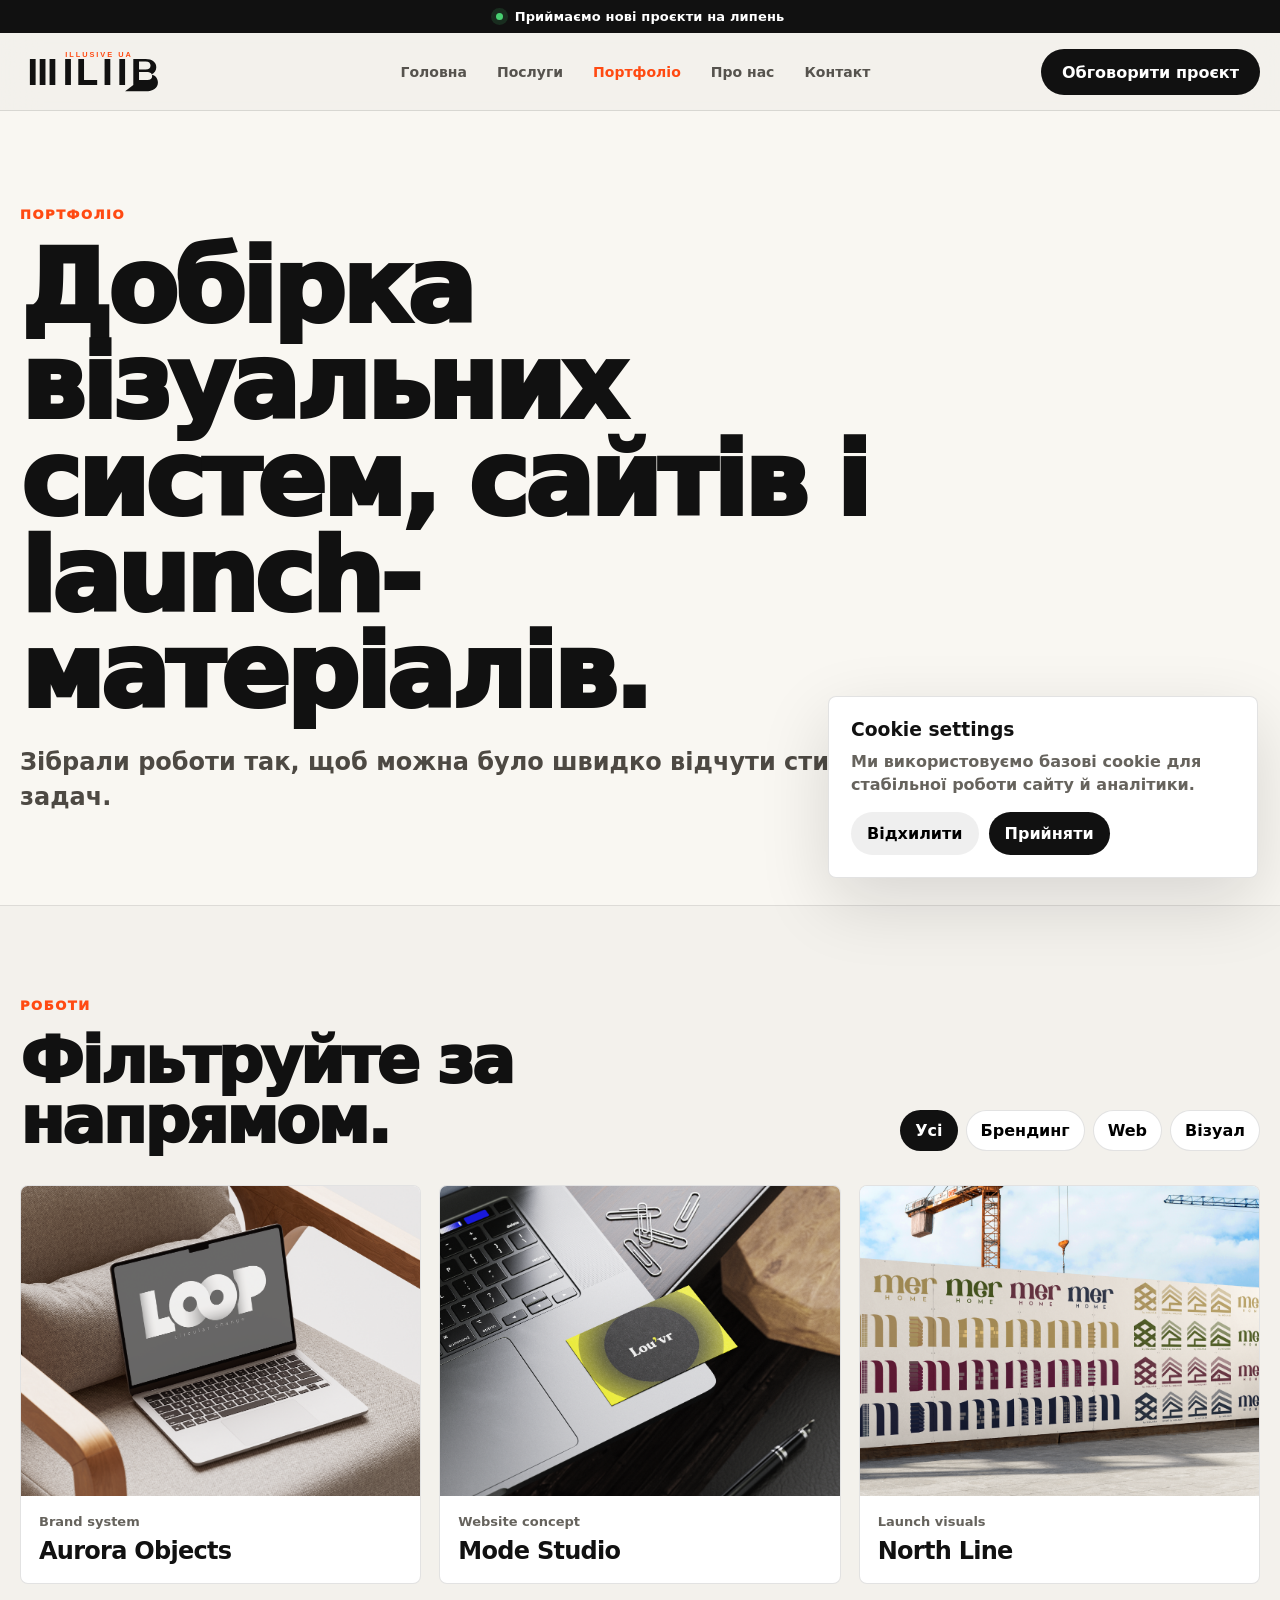
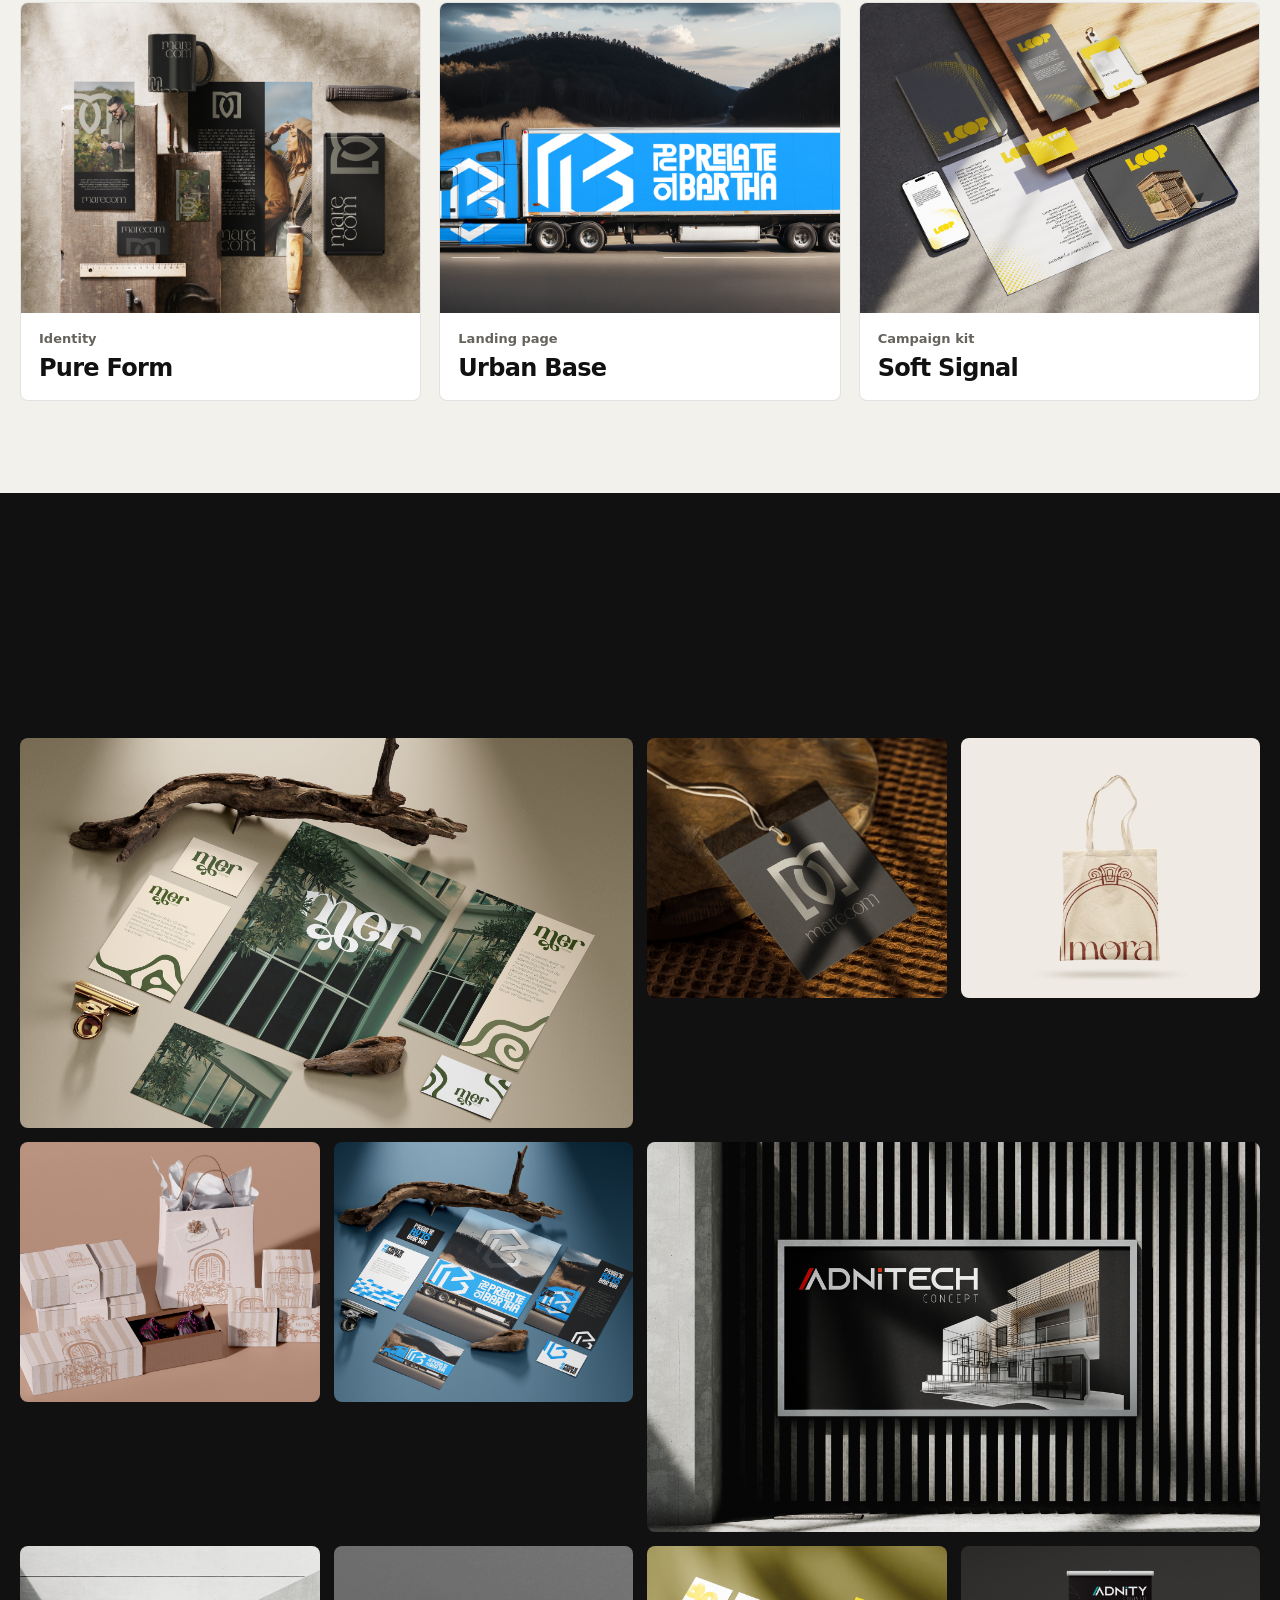
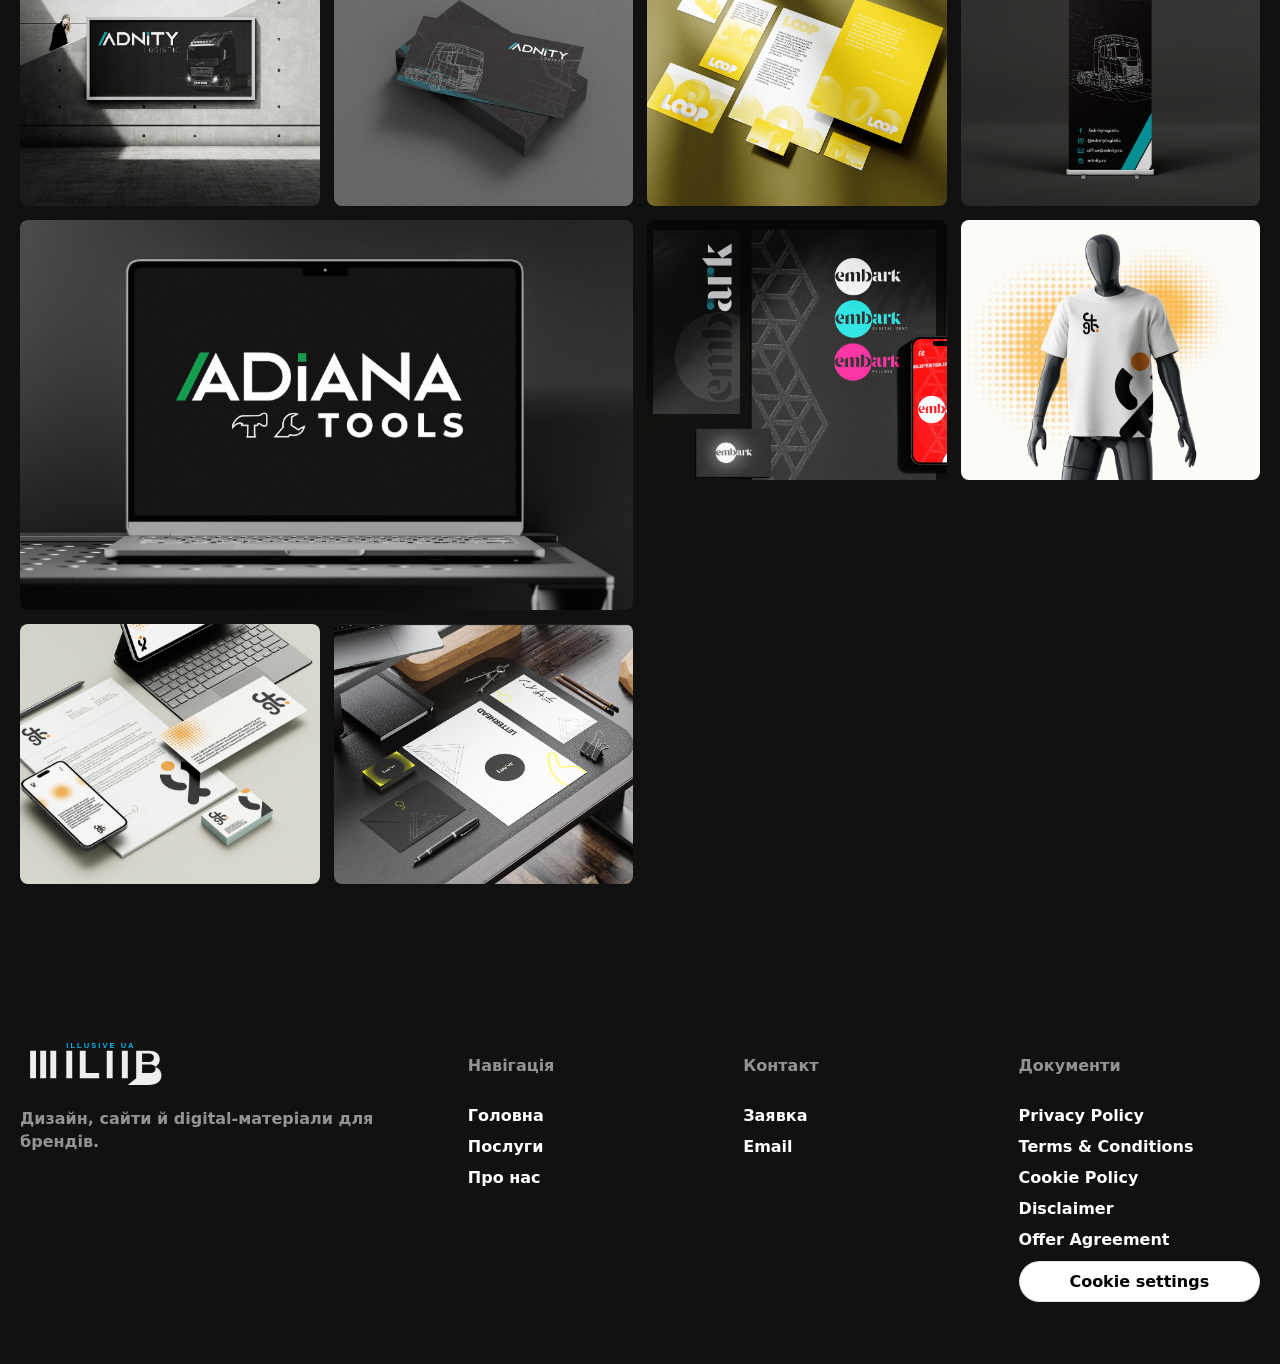
==== portfolio.html @ e40aca77 "first commit" ====
﻿<!DOCTYPE html>
<html lang="uk">
<head>
  <meta charset="UTF-8" />
  <meta name="viewport" content="width=device-width, initial-scale=1.0" />
  <meta name="description" content="Портфоліо Illusive UA: брендинг, web design, digital-візуал і комплексні launch-матеріали." />
  <title>Портфоліо — Illusive UA</title>
  <link rel="icon" href="assets/images/logo.svg" type="image/svg+xml" />
  <link rel="stylesheet" href="assets/css/style.css" />
</head>
<body>
  <div class="top-line"><span></span> Приймаємо нові проєкти на липень</div>
  <header class="site-header"><div class="header-inner"><a class="logo" href="index.html"><img src="assets/images/logo.svg" alt="Illusive UA" /></a><nav class="desktop-nav"><a href="index.html">Головна</a><a href="services.html">Послуги</a><a class="active" href="portfolio.html">Портфоліо</a><a href="about.html">Про нас</a><a href="contact.html">Контакт</a></nav><div class="header-actions"><a class="header-cta" href="contact.html">Обговорити проєкт</a><button class="burger" type="button" aria-label="Відкрити меню"><span></span><span></span></button></div></div></header>
  <div class="mobile-panel" aria-hidden="true"><a href="index.html">Головна</a><a href="services.html">Послуги</a><a href="portfolio.html">Портфоліо</a><a href="about.html">Про нас</a><a href="contact.html">Контакт</a></div>
  <main>
    <section class="page-hero"><div class="wrap"><p class="eyebrow reveal">Портфоліо</p><h1 class="page-title reveal">Добірка візуальних систем, сайтів і launch-матеріалів.</h1><p class="lead reveal">Зібрали роботи так, щоб можна було швидко відчути стиль, деталізацію й діапазон задач.</p></div></section>
    <section class="section"><div class="wrap portfolio-head"><div><p class="eyebrow reveal">Роботи</p><h2 class="section-title reveal">Фільтруйте за напрямом.</h2></div><div class="filters reveal"><button class="filter-btn active" data-filter="all">Усі</button><button class="filter-btn" data-filter="brand">Брендинг</button><button class="filter-btn" data-filter="web">Web</button><button class="filter-btn" data-filter="visual">Візуал</button></div></div>
      <div class="wrap portfolio-grid">
        <article class="portfolio-card reveal" data-category="brand"><img src="assets/images/portfolio/13.png" alt="Проєкт Aurora" /><div><p>Brand system</p><h3>Aurora Objects</h3></div></article>
        <article class="portfolio-card reveal" data-category="web"><img src="assets/images/portfolio/20.png" alt="Проєкт Mode" /><div><p>Website concept</p><h3>Mode Studio</h3></div></article>
        <article class="portfolio-card reveal" data-category="visual"><img src="assets/images/portfolio/1.png" alt="Проєкт" /><div><p>Launch visuals</p><h3>North Line</h3></div></article>
        <article class="portfolio-card reveal" data-category="brand"><img src="assets/images/portfolio/3.png" alt="Проєкт" /><div><p>Identity</p><h3>Pure Form</h3></div></article>
        <article class="portfolio-card reveal" data-category="web"><img src="assets/images/portfolio/7.png" alt="Проєкт" /><div><p>Landing page</p><h3>Urban Base</h3></div></article>
        <article class="portfolio-card reveal" data-category="visual"><img src="assets/images/portfolio/12.png" alt="Проєкт" /><div><p>Campaign kit</p><h3>Soft Signal</h3></div></article>
      </div>
    </section>
    <section class="section featured"><div class="wrap"><p class="eyebrow reveal">Галерея</p><h2 class="section-title reveal">Більше фрагментів робіт.</h2><div class="gallery-grid reveal">
      <img src="assets/images/portfolio/2.png" alt="Портфоліо 2" /><img src="assets/images/portfolio/4.png" alt="Портфоліо 4" /><img src="assets/images/portfolio/5.png" alt="Портфоліо 5" /><img src="assets/images/portfolio/6.png" alt="Портфоліо 6" /><img src="assets/images/portfolio/8.png" alt="Портфоліо 8" /><img src="assets/images/portfolio/9.png" alt="Портфоліо 9" /><img src="assets/images/portfolio/10.png" alt="Портфоліо 10" /><img src="assets/images/portfolio/11.png" alt="Портфоліо 11" /><img src="assets/images/portfolio/14.png" alt="Портфоліо 14" /><img src="assets/images/portfolio/15.png" alt="Портфоліо 15" /><img src="assets/images/portfolio/16.png" alt="Портфоліо 16" /><img src="assets/images/portfolio/17.png" alt="Портфоліо 17" /><img src="assets/images/portfolio/18.png" alt="Портфоліо 18" /><img src="assets/images/portfolio/19.png" alt="Портфоліо 19" /><img src="assets/images/portfolio/21.png" alt="Портфоліо 21" />
    </div></div></section>
  </main>
  <footer class="site-footer"><div class="footer-grid"><div class="footer-brand"><img src="assets/images/logo.svg" alt="Illusive UA" /><p>Дизайн, сайти й digital-матеріали для брендів.</p></div><div class="footer-col"><p>Навігація</p><a href="index.html">Головна</a><a href="services.html">Послуги</a><a href="about.html">Про нас</a></div><div class="footer-col"><p>Контакт</p><a href="contact.html">Заявка</a><a href="mailto:hello@illusive.ua">Email</a></div><div class="footer-col"><p>Документи</p><a href="privacy-policy.html">Privacy Policy</a><a href="terms-and-conditions.html">Terms & Conditions</a><a href="cookie-policy.html">Cookie Policy</a><a href="disclaimer.html">Disclaimer</a><a href="offer-agreement.html">Offer Agreement</a><button class="filter-btn" id="openCookies" type="button">Cookie settings</button></div></div></footer>
  <div class="cookie-box" id="cookieBox"><h3>Cookie settings</h3><p>Ми використовуємо базові cookie для стабільної роботи сайту й аналітики.</p><div><button id="rejectCookies" type="button">Відхилити</button><button id="acceptCookies" type="button">Прийняти</button></div></div>
  <script src="assets/js/main.js"></script>
</body>
</html>
---- assets/css/style.css ----
:root{
  --bg:#f3f1ec;
  --paper:#fffdf8;
  --ink:#111;
  --muted:#66635d;
  --line:rgba(17,17,17,.12);
  --accent:#ff4a12;
  --green:#0d7f58;
  --blue:#2156d9;
  --dark:#151515;
  --radius:8px;
  --shadow:0 24px 70px rgba(17,17,17,.14);
}
*{box-sizing:border-box}
html{scroll-behavior:smooth}
body{margin:0;background:var(--bg);color:var(--ink);font-family:Inter,Manrope,ui-sans-serif,system-ui,-apple-system,BlinkMacSystemFont,"Segoe UI",Arial,sans-serif;overflow-x:hidden}
a{color:inherit;text-decoration:none}
button,input,textarea{font:inherit}
button{cursor:pointer}
img{display:block;max-width:100%}
::selection{background:var(--accent);color:#fff}

.top-line{position:fixed;top:0;left:0;right:0;z-index:80;background:#111;color:#fff;display:flex;justify-content:center;gap:12px;align-items:center;padding:9px 18px;font-size:13px;font-weight:800;letter-spacing:.01em}
.top-line span{width:7px;height:7px;border-radius:50%;background:#48d071;box-shadow:0 0 0 5px rgba(72,208,113,.14)}
.site-header{position:fixed;top:34px;left:0;right:0;z-index:70;background:rgba(243,241,236,.86);backdrop-filter:blur(18px);border-bottom:1px solid var(--line)}
.header-inner{width:min(1240px,calc(100% - 36px));margin:0 auto;min-height:76px;display:grid;grid-template-columns:210px 1fr auto;align-items:center;gap:24px}
.logo img{width:156px;height:auto}
.desktop-nav{display:flex;justify-content:center;gap:30px;color:#56534e;font-weight:800;font-size:14px}
.desktop-nav a,.footer-col a{transition:.2s ease}
.desktop-nav a:hover,.desktop-nav a.active,.footer-col a:hover{color:var(--accent)}
.header-actions{display:flex;align-items:center;gap:12px}
.header-cta,.btn{display:inline-flex;align-items:center;justify-content:center;gap:10px;min-height:46px;padding:0 20px;border-radius:999px;border:1px solid transparent;font-weight:900;transition:.2s ease}
.header-cta,.btn-dark{background:#111;color:#fff}
.btn-light{background:#fff;color:#111;border-color:var(--line)}
.btn-accent{background:var(--accent);color:#fff}
.btn:hover,.header-cta:hover{transform:translateY(-2px)}
.burger{display:none;width:46px;height:46px;border:1px solid var(--line);background:#fff;border-radius:50%;align-items:center;justify-content:center;flex-direction:column;gap:5px}
.burger span{width:18px;height:2px;background:#111}
.mobile-panel{position:fixed;top:122px;right:18px;z-index:90;width:min(300px,calc(100% - 36px));display:none;background:#111;color:#fff;padding:18px;border-radius:var(--radius);box-shadow:var(--shadow)}
.mobile-panel.is-open{display:grid;gap:6px}
.mobile-panel a{padding:14px 12px;border-bottom:1px solid rgba(255,255,255,.1);font-weight:800}

main{padding-top:111px}
.section{padding:92px 18px}
.wrap{width:min(1240px,100%);margin:0 auto}
.eyebrow{margin:0 0 18px;color:var(--accent);font-size:13px;font-weight:950;text-transform:uppercase;letter-spacing:.12em}
.page-title,.hero h1,.section-title{margin:0;font-weight:950;letter-spacing:-.04em;line-height:.94}
.page-title{font-size:clamp(52px,8vw,116px);max-width:1000px}
.section-title{font-size:clamp(38px,5vw,76px);max-width:820px}
.lead{font-size:clamp(18px,2vw,24px);line-height:1.45;color:#4d4943;font-weight:650}
.muted{color:var(--muted)}

.hero{min-height:650px;display:grid;align-items:start;padding:10px 18px 28px;background:linear-gradient(180deg,#f9f7f2 0%,#f3f1ec 100%)}
.hero-grid{width:min(1240px,100%);margin:0 auto;display:grid;grid-template-columns:minmax(0,1.02fr) minmax(360px,.98fr);gap:52px;align-items:start}
.hero h1{font-size:clamp(46px,5vw,88px)}
.hero h1 span{color:var(--accent)}
.hero .lead{max-width:660px;margin:18px 0 0}
.hero-actions{display:flex;gap:14px;flex-wrap:wrap;margin-top:22px}
.hero-proof{display:grid;grid-template-columns:repeat(3,1fr);gap:10px;margin-top:24px;max-width:620px}
.proof-item{border-top:1px solid var(--line);padding-top:14px}
.proof-item strong{display:block;font-size:28px;letter-spacing:-.04em}
.proof-item span{color:var(--muted);font-size:13px;font-weight:750}
.hero-visual{display:grid;grid-template-columns:1fr 1fr;gap:14px;align-items:center;align-self:start;margin-top:86px}
.shot{position:relative;overflow:hidden;border-radius:var(--radius);background:#ddd;box-shadow:var(--shadow)}
.shot img{width:100%;height:100%;object-fit:cover}
.shot-large{height:430px;grid-row:span 2}
.shot-small{height:208px}
.shot-caption{position:absolute;left:12px;right:12px;bottom:12px;background:rgba(255,255,255,.92);backdrop-filter:blur(10px);border-radius:var(--radius);padding:12px;font-weight:900;font-size:13px}

.ticker{overflow:hidden;background:#111;color:#fff;white-space:nowrap;font-size:clamp(28px,5vw,64px);font-weight:950;letter-spacing:-.04em;padding:24px 0}
.ticker div{display:inline-block;animation:marquee 24s linear infinite}
@keyframes marquee{from{transform:translateX(0)}to{transform:translateX(-50%)}}

.intro-grid{display:grid;grid-template-columns:.9fr 1.1fr;gap:60px;align-items:start}
.intro-copy{font-size:clamp(30px,4.7vw,66px);line-height:1.05;letter-spacing:-.045em;font-weight:950;margin:0}
.intro-copy span{color:#77716a}
.chips,.service-tags{display:flex;flex-wrap:wrap;gap:10px;margin-top:28px}
.chips span,.service-tags span{background:#111;color:#fff;border-radius:999px;padding:10px 14px;font-weight:850;font-size:13px}
.process-grid{display:grid;grid-template-columns:repeat(4,1fr);gap:1px;background:var(--line);border:1px solid var(--line);margin-top:52px}
.process-item{background:var(--paper);padding:28px;min-height:220px}
.process-item b{display:block;color:var(--accent);font-size:34px;margin-bottom:42px}
.process-item h3{margin:0 0 12px;font-size:23px;letter-spacing:-.03em}
.process-item p{margin:0;color:var(--muted);line-height:1.45;font-weight:650}

.featured{background:#111;color:#fff}
.featured .lead,.featured .muted{color:rgba(255,255,255,.7)}
.feature-grid{display:grid;grid-template-columns:.8fr 1.2fr;gap:46px;align-items:center}
.feature-media{display:grid;grid-template-columns:1fr 1fr;gap:12px}
.feature-media img{height:360px;width:100%;object-fit:cover;border-radius:var(--radius)}
.feature-media img:first-child{margin-top:54px}

.services-grid{display:grid;grid-template-columns:repeat(3,1fr);gap:18px;margin-top:42px}
.service-card,.portfolio-card,.price-card,.faq-item,.contact-panel{background:var(--paper);border:1px solid var(--line);border-radius:var(--radius)}
.service-card{overflow:hidden}
.service-card img{width:100%;height:235px;object-fit:cover}
.service-card div{padding:22px}
.service-card h3{margin:0 0 12px;font-size:25px;letter-spacing:-.03em}
.service-card p{margin:0;color:var(--muted);line-height:1.45;font-weight:650}
.service-card ul{margin:20px 0 0;padding:0;list-style:none;display:grid;gap:9px;color:#302d29;font-weight:800}
.service-card li:before{content:"";display:inline-block;width:7px;height:7px;border-radius:50%;background:var(--accent);margin-right:9px}

.portfolio-head{display:flex;justify-content:space-between;gap:28px;align-items:end;margin-bottom:34px}
.portfolio-grid{display:grid;grid-template-columns:repeat(3,1fr);gap:18px}
.portfolio-card{overflow:hidden;background:#fff}
.portfolio-card img{width:100%;height:310px;object-fit:cover}
.portfolio-card div{padding:18px}
.portfolio-card p{margin:0 0 8px;color:var(--muted);font-weight:800;font-size:13px}
.portfolio-card h3{margin:0;font-size:24px;letter-spacing:-.03em}
.filters{display:flex;gap:8px;flex-wrap:wrap}
.filter-btn{border:1px solid var(--line);background:#fff;border-radius:999px;padding:10px 14px;font-weight:850}
.filter-btn.active{background:#111;color:#fff}

.pricing-band{background:#e8e4db}
.price-stack{display:grid;grid-template-columns:repeat(3,1fr);gap:18px;margin-top:42px}
.price-card{padding:26px;display:flex;flex-direction:column;min-height:410px}
.price-card.highlight{background:#111;color:#fff}
.price-card h3{font-size:28px;margin:0 0 12px;letter-spacing:-.03em}
.price-card p{color:var(--muted);line-height:1.45;font-weight:650}
.price-card.highlight p{color:rgba(255,255,255,.68)}
.price{font-size:42px;font-weight:950;letter-spacing:-.05em;margin:20px 0}
.price-card ul{list-style:none;margin:0;padding:0;display:grid;gap:13px}
.price-card li{font-weight:760;line-height:1.35}
.price-card li:before{content:"✓";color:var(--accent);margin-right:8px}
.price-card .btn{margin-top:auto}
.service-pricing{background:#111;color:#fff}
.service-pricing .section-title{max-width:920px}
.service-pricing .lead,.service-pricing .muted{color:rgba(255,255,255,.68)}
.pricing-table{display:grid;gap:12px;margin-top:42px}
.pricing-row{display:grid;grid-template-columns:1.05fr 1.4fr .72fr .62fr;gap:22px;align-items:start;padding:24px;background:#1b1b1b;border:1px solid rgba(255,255,255,.12);border-radius:var(--radius)}
.pricing-row.featured{background:#fff;color:#111}
.pricing-row h3{margin:0 0 8px;font-size:24px;letter-spacing:-.03em}
.pricing-row p{margin:0;color:rgba(255,255,255,.66);line-height:1.45;font-weight:650}
.pricing-row.featured p{color:#5f5b55}
.pricing-row ul{margin:0;padding:0;list-style:none;display:grid;gap:8px;color:rgba(255,255,255,.86);font-weight:760}
.pricing-row.featured ul{color:#2f2b27}
.pricing-row li:before{content:"";display:inline-block;width:7px;height:7px;border-radius:50%;background:var(--accent);margin-right:9px}
.pricing-amount{font-size:30px;line-height:1;font-weight:950;letter-spacing:-.04em;white-space:nowrap;color:var(--accent)}
.pricing-term{color:rgba(255,255,255,.62);font-weight:850}
.pricing-row.featured .pricing-term{color:#69645e}
.pricing-note{margin-top:24px;max-width:860px;color:rgba(255,255,255,.64);font-weight:700;line-height:1.5}

.page-hero{padding:96px 18px 66px;background:#f9f7f2;border-bottom:1px solid var(--line)}
.split{display:grid;grid-template-columns:.8fr 1.2fr;gap:50px;align-items:start}
.content-block{font-size:19px;line-height:1.6;color:#46423d;font-weight:650}
.content-block h2{font-size:38px;line-height:1;letter-spacing:-.035em;color:#111;margin:0 0 18px}
.content-block p{margin:0 0 18px}
.content-block ul{margin:0 0 28px;padding-left:20px}
.legal-doc{width:min(900px,100%);background:var(--paper);border:1px solid var(--line);border-radius:var(--radius);padding:52px;box-shadow:0 18px 55px rgba(17,17,17,.08)}
.legal-doc .logo img{width:156px;margin-bottom:46px}
.legal-doc h1{margin-bottom:28px}
.legal-doc h2{margin-top:42px}
.legal-doc a:not(.btn):not(.logo){color:var(--accent);font-weight:900}
.legal-doc li{margin-bottom:10px}

.gallery-grid{display:grid;grid-template-columns:repeat(4,1fr);gap:14px}
.gallery-grid img{width:100%;height:260px;object-fit:cover;border-radius:var(--radius)}
.gallery-grid img:nth-child(5n+1){grid-column:span 2;height:390px}

.faq-grid{display:grid;grid-template-columns:1fr 1fr;gap:14px;margin-top:34px}
.faq-item{padding:0 20px}
.faq-item button{width:100%;border:0;background:transparent;padding:22px 0;text-align:left;display:flex;justify-content:space-between;gap:16px;font-weight:900;font-size:18px}
.faq-item p{display:none;margin:0;padding:0 0 22px;color:var(--muted);line-height:1.5;font-weight:650}
.faq-item.active p{display:block}

.contact-section{background:#111;color:#fff}
.contact-grid{display:grid;grid-template-columns:.9fr 1.1fr;gap:46px;align-items:start}
.contact-panel{background:#1b1b1b;border-color:rgba(255,255,255,.12);padding:28px}
.contact-panel label{display:grid;gap:9px;margin-bottom:20px;font-weight:850}
.contact-panel input,.contact-panel textarea{width:100%;background:#111;color:#fff;border:1px solid rgba(255,255,255,.16);border-radius:var(--radius);padding:14px;outline:0}
.contact-panel textarea{min-height:140px;resize:vertical}
.form-status{min-height:22px;color:#7bed9f;font-weight:800}
.contact-list{display:grid;gap:14px;margin-top:32px}
.contact-list a,.contact-list div{border-top:1px solid rgba(255,255,255,.14);padding-top:14px;color:rgba(255,255,255,.76);font-weight:800}

.site-footer{background:#111;color:#fff;padding:62px 18px}
.footer-grid{width:min(1240px,100%);margin:0 auto;display:grid;grid-template-columns:1.2fr repeat(3,.7fr);gap:34px}
.footer-brand img{width:160px;filter:invert(1)}
.footer-brand p,.footer-col p{color:rgba(255,255,255,.55);font-weight:750;line-height:1.45}
.footer-col{display:grid;align-content:start;gap:12px}
.footer-col a{color:#fff;font-weight:850}
.floating-actions{position:fixed;right:22px;bottom:22px;z-index:65;display:grid;gap:10px}
.floating-actions a{width:54px;height:54px;border-radius:50%;background:var(--accent);color:#fff;display:grid;place-items:center;font-size:22px;font-weight:950;box-shadow:0 14px 34px rgba(0,0,0,.22)}
.cookie-box{position:fixed;right:22px;bottom:22px;z-index:100;width:min(430px,calc(100% - 44px));background:#fff;border:1px solid var(--line);border-radius:var(--radius);box-shadow:var(--shadow);padding:22px;display:none}
.cookie-box.show{display:block}
.cookie-box h3{margin:0 0 10px}
.cookie-box p{margin:0 0 16px;color:var(--muted);line-height:1.45;font-weight:650}
.cookie-box div{display:flex;gap:10px}
.cookie-box button{border:0;border-radius:999px;padding:12px 16px;font-weight:850}
.cookie-box button:last-child{background:#111;color:#fff}

.reveal{opacity:0;transform:translateY(24px);transition:.65s ease}
.reveal.visible{opacity:1;transform:none}

@media (max-width:980px){
  .header-inner{grid-template-columns:1fr auto}.desktop-nav,.header-cta{display:none}.burger{display:flex}
  .hero-grid,.intro-grid,.feature-grid,.split,.contact-grid{grid-template-columns:1fr}
  .hero{min-height:auto}.hero-visual{grid-template-columns:1fr 1fr}.process-grid,.services-grid,.price-stack,.portfolio-grid{grid-template-columns:1fr 1fr}
  .footer-grid{grid-template-columns:1fr 1fr}
  .pricing-row{grid-template-columns:1fr 1fr}
}
@media (max-width:640px){
  main{padding-top:103px}.section{padding:64px 16px}.page-hero{padding:72px 16px 48px}
  .top-line{font-size:12px}.site-header{top:31px}.header-inner{width:calc(100% - 24px);min-height:72px}
  .hero{padding:64px 16px 32px}.hero-proof,.process-grid,.services-grid,.price-stack,.portfolio-grid,.faq-grid,.footer-grid{grid-template-columns:1fr}
  .hero-visual{display:block}.shot-large,.shot-small{height:310px;margin-bottom:12px}
  .portfolio-head{display:grid}.gallery-grid{grid-template-columns:1fr 1fr}.gallery-grid img,.gallery-grid img:nth-child(5n+1){grid-column:auto;height:210px}
  .feature-media{grid-template-columns:1fr}.feature-media img:first-child{margin-top:0}.feature-media img{height:280px}
  .pricing-row{grid-template-columns:1fr;gap:16px}.pricing-amount{font-size:27px}
  .legal-doc{padding:28px 20px}.legal-doc .logo img{margin-bottom:34px}
  .floating-actions{display:none}.cookie-box{right:12px;bottom:12px;width:calc(100% - 24px)}
}
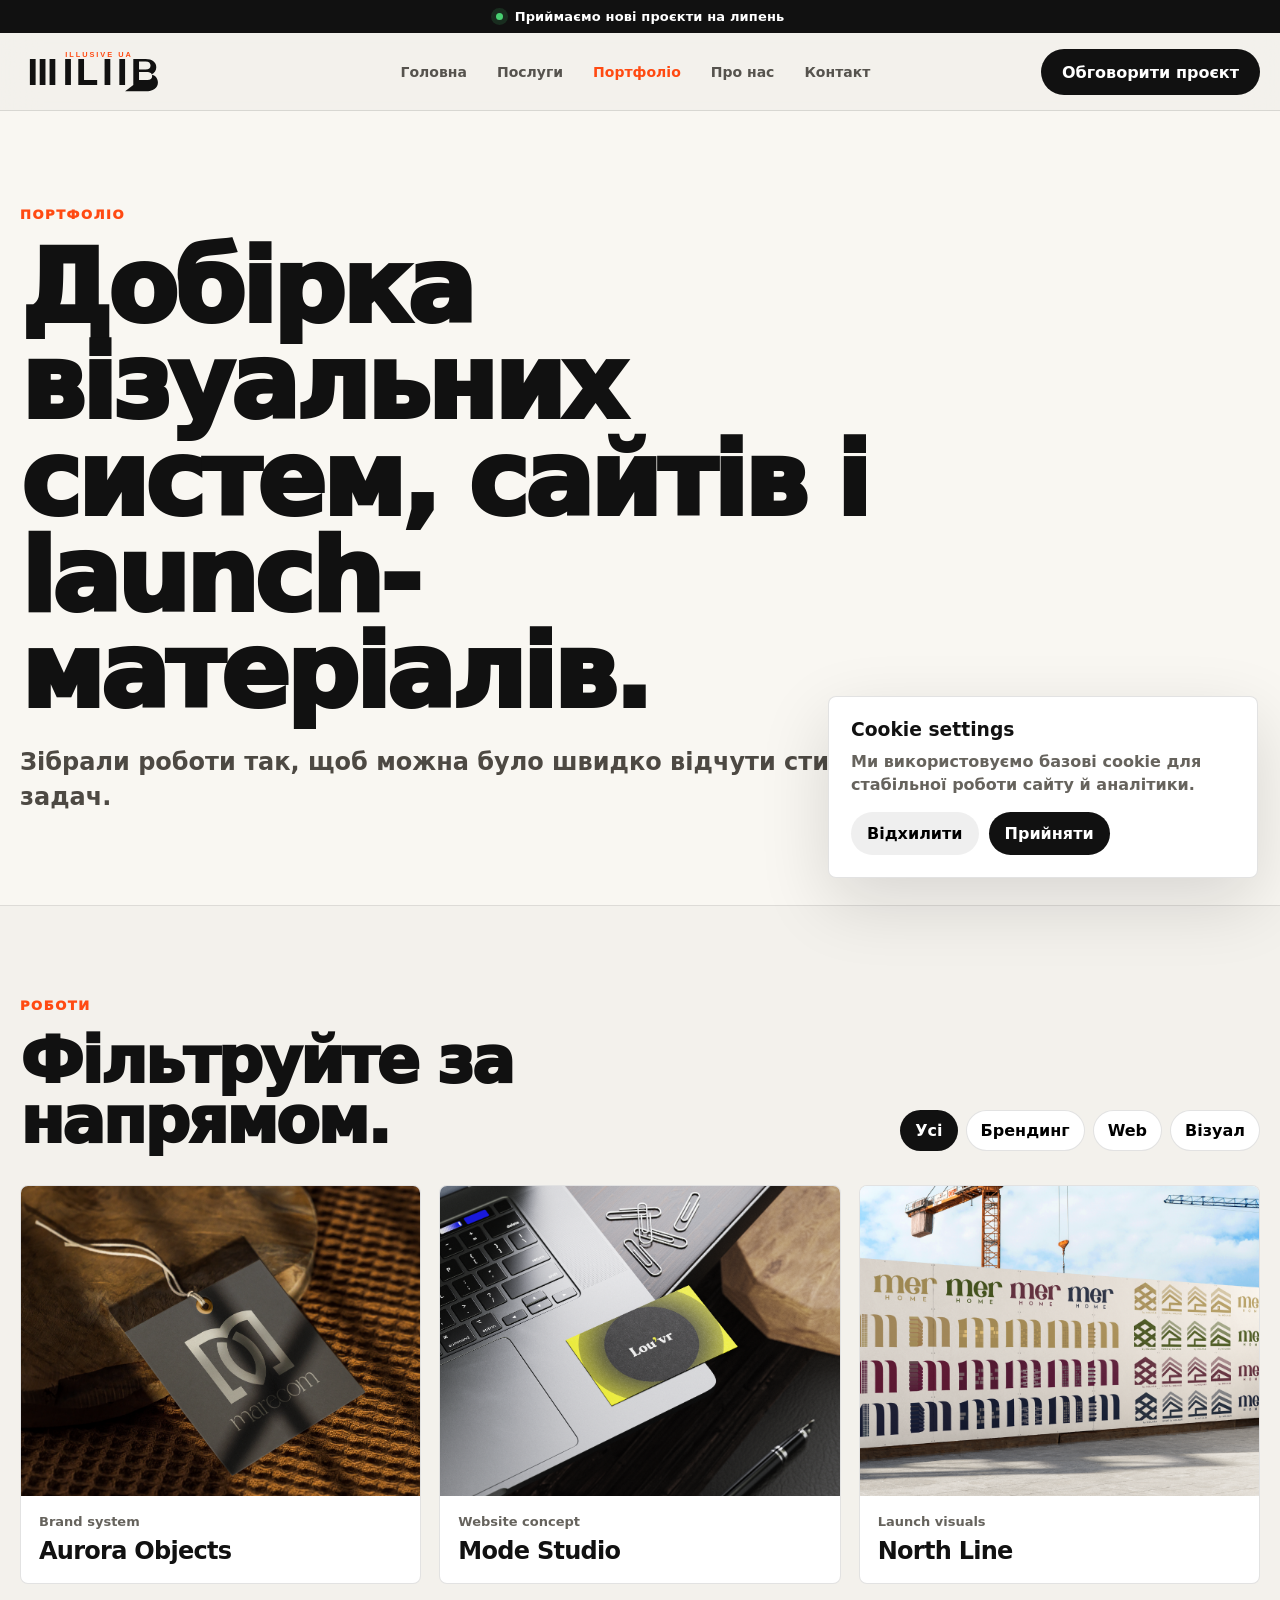
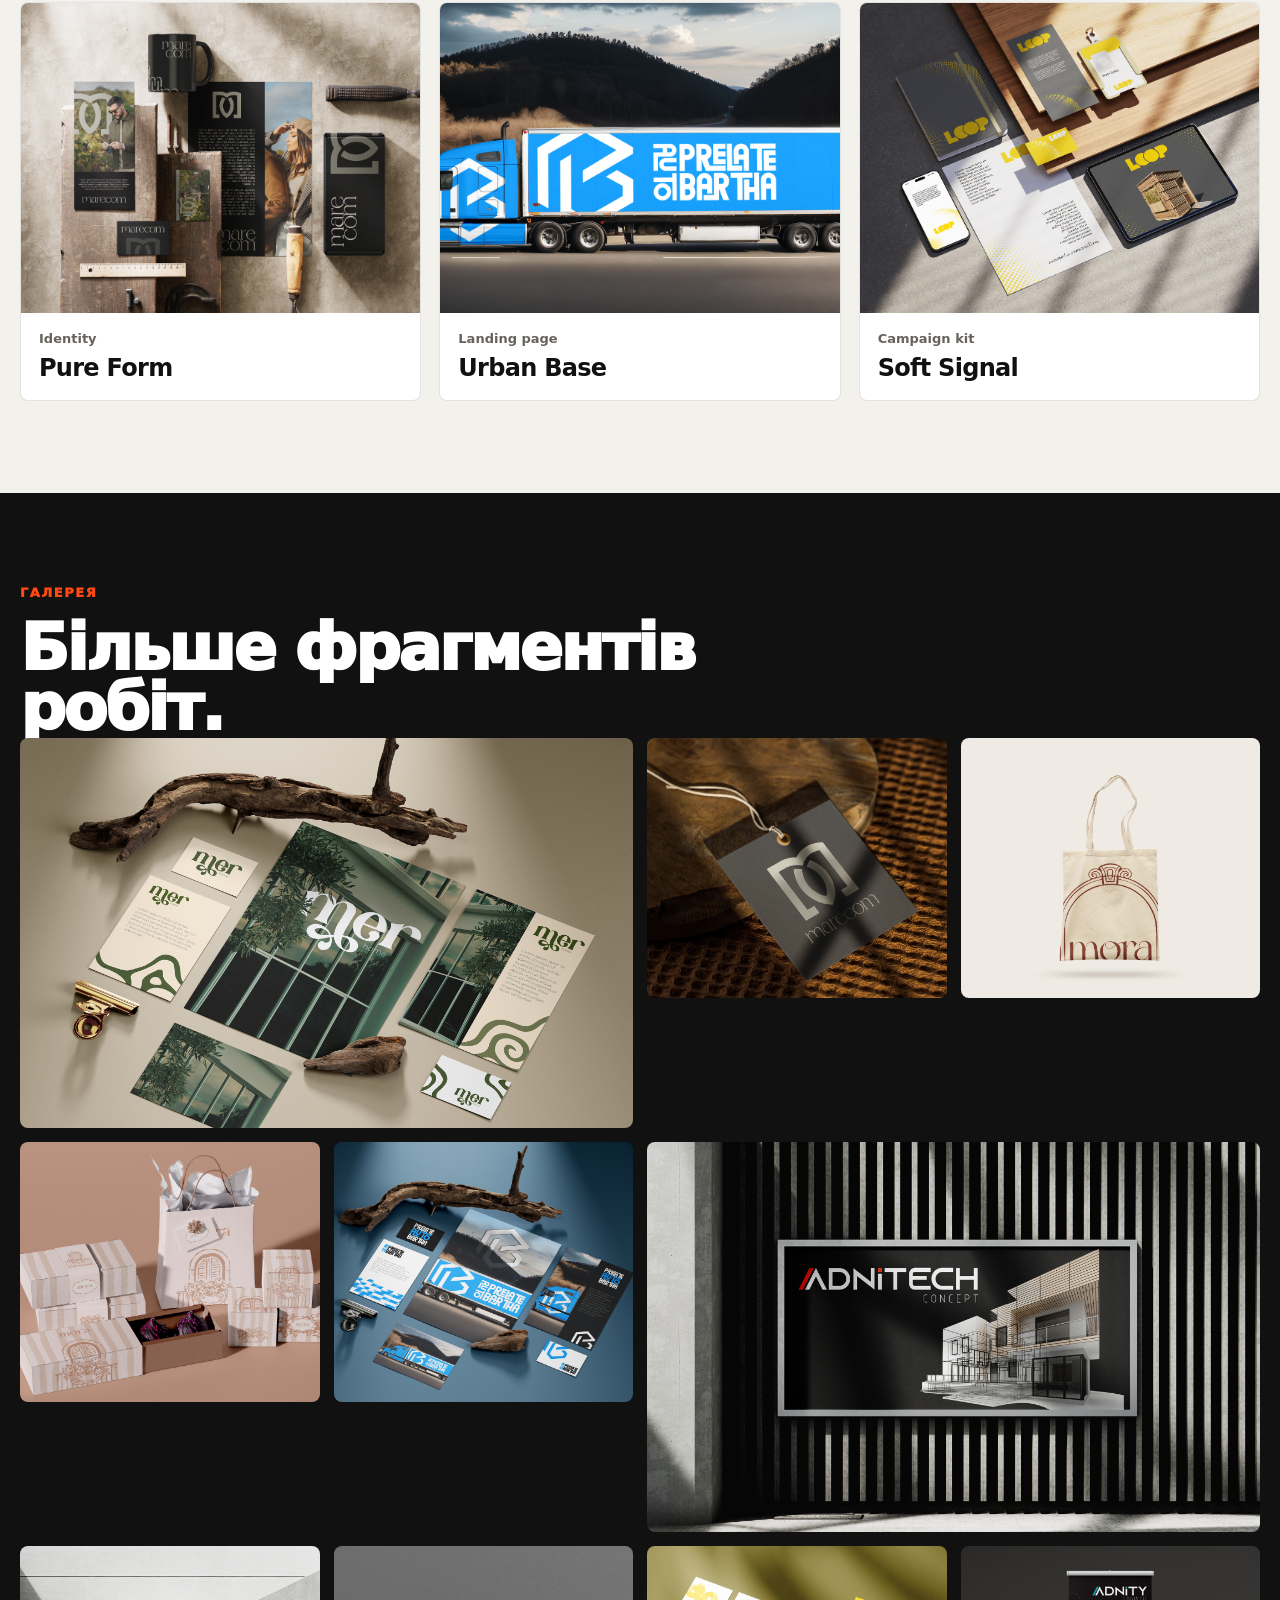
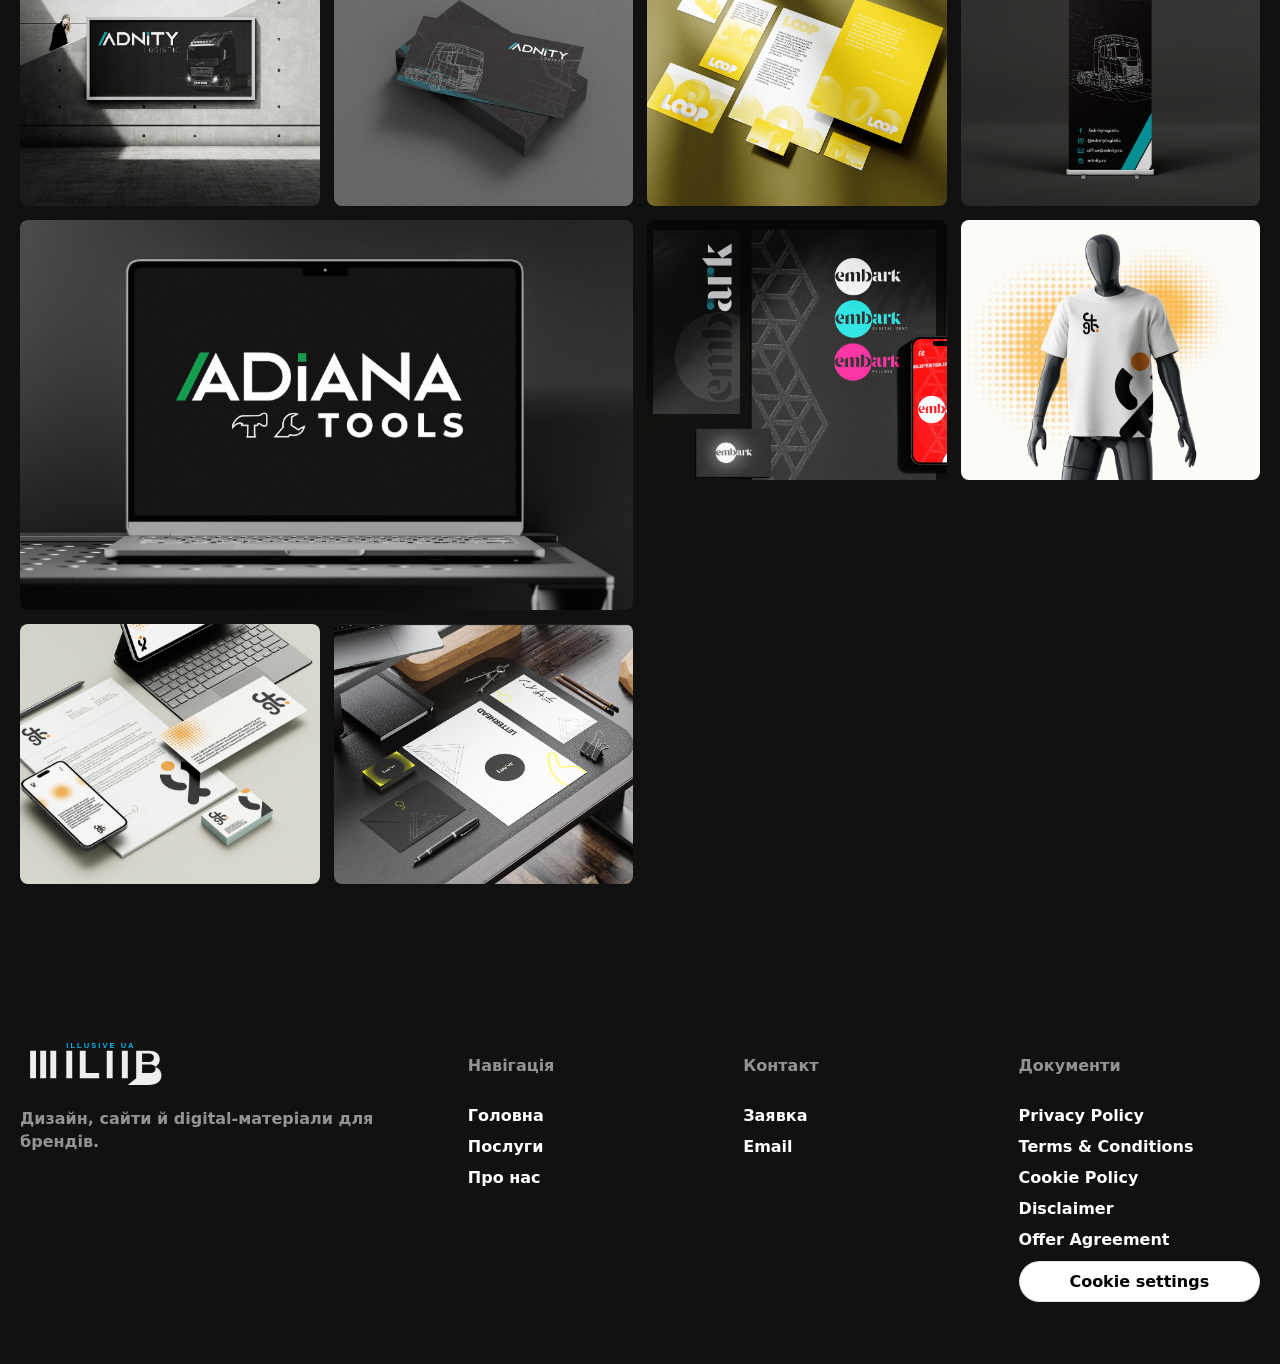
==== commit 2b12928d: "v1.2" ====
--- a/portfolio.html
+++ b/portfolio.html
@@ -16,7 +16,7 @@
     <section class="page-hero"><div class="wrap"><p class="eyebrow reveal">Портфоліо</p><h1 class="page-title reveal">Добірка візуальних систем, сайтів і launch-матеріалів.</h1><p class="lead reveal">Зібрали роботи так, щоб можна було швидко відчути стиль, деталізацію й діапазон задач.</p></div></section>
     <section class="section"><div class="wrap portfolio-head"><div><p class="eyebrow reveal">Роботи</p><h2 class="section-title reveal">Фільтруйте за напрямом.</h2></div><div class="filters reveal"><button class="filter-btn active" data-filter="all">Усі</button><button class="filter-btn" data-filter="brand">Брендинг</button><button class="filter-btn" data-filter="web">Web</button><button class="filter-btn" data-filter="visual">Візуал</button></div></div>
       <div class="wrap portfolio-grid">
-        <article class="portfolio-card reveal" data-category="brand"><img src="assets/images/portfolio/13.png" alt="Проєкт Aurora" /><div><p>Brand system</p><h3>Aurora Objects</h3></div></article>
+        <article class="portfolio-card reveal" data-category="brand"><img src="assets/images/portfolio/4.png" alt="Проєкт Aurora" /><div><p>Brand system</p><h3>Aurora Objects</h3></div></article>
         <article class="portfolio-card reveal" data-category="web"><img src="assets/images/portfolio/20.png" alt="Проєкт Mode" /><div><p>Website concept</p><h3>Mode Studio</h3></div></article>
         <article class="portfolio-card reveal" data-category="visual"><img src="assets/images/portfolio/1.png" alt="Проєкт" /><div><p>Launch visuals</p><h3>North Line</h3></div></article>
         <article class="portfolio-card reveal" data-category="brand"><img src="assets/images/portfolio/3.png" alt="Проєкт" /><div><p>Identity</p><h3>Pure Form</h3></div></article>
--- a/assets/css/style.css
+++ b/assets/css/style.css
@@ -209,3 +209,473 @@
   .legal-doc{padding:28px 20px}.legal-doc .logo img{margin-bottom:34px}
   .floating-actions{display:none}.cookie-box{right:12px;bottom:12px;width:calc(100% - 24px)}
 }
+
+/* Home refresh inspired by illusive.ro */
+body.home-page .top-line{
+  left:50%;
+  right:auto;
+  width:auto;
+  transform:translateX(-50%);
+  border-bottom-left-radius:36px;
+  border-bottom-right-radius:36px;
+  padding:8px 58px 9px;
+  box-shadow:0 12px 28px rgba(0,0,0,.2);
+}
+body.home-page .site-header{
+  position:absolute;
+  top:34px;
+  background:transparent;
+  border-bottom:0;
+  backdrop-filter:none;
+}
+body.home-page .header-inner{min-height:108px}
+body.home-page .desktop-nav{font-size:16px;font-weight:700;color:#686868}
+body.home-page .header-cta{background:#5e5e5e;box-shadow:0 14px 28px rgba(0,0,0,.18)}
+main.home-main{padding-top:0}
+.home-hero{
+  min-height:665px;
+  display:grid;
+  place-items:center;
+  padding:150px 18px 52px;
+  background:#f3f3f3;
+  position:relative;
+  overflow:hidden;
+}
+.home-hero:before{
+  content:"";
+  position:absolute;
+  inset:0;
+  background:radial-gradient(circle at 50% 62%,rgba(255,255,255,.78),transparent 34%);
+  pointer-events:none;
+}
+.hero-orbit{
+  position:absolute;
+  width:420px;
+  height:420px;
+  border-radius:50%;
+  border:1px solid rgba(255,74,18,.08);
+  animation:slowSpin 18s linear infinite;
+}
+.hero-orbit:before,.hero-orbit:after{
+  content:"";
+  position:absolute;
+  width:10px;
+  height:10px;
+  border-radius:50%;
+  background:var(--accent);
+  box-shadow:0 0 0 12px rgba(255,74,18,.08);
+}
+.hero-orbit:before{left:35px;top:80px}
+.hero-orbit:after{right:70px;bottom:42px;background:#111}
+.home-hero-inner{
+  width:min(1120px,100%);
+  margin:0 auto;
+  text-align:center;
+  position:relative;
+  z-index:2;
+}
+.mega-word{
+  margin:0 0 -16px;
+  font-size:clamp(76px,12vw,174px);
+  line-height:.78;
+  letter-spacing:-.07em;
+  font-weight:950;
+  color:rgba(0,0,0,.09);
+  user-select:none;
+}
+.home-hero h1{
+  margin:0;
+  font-size:clamp(40px,4vw,66px);
+  line-height:.98;
+  letter-spacing:-.055em;
+  font-weight:950;
+  text-shadow:0 7px 0 rgba(0,0,0,.08);
+}
+.home-hero h1 span{color:var(--accent)}
+.home-hero-text{
+  width:min(720px,100%);
+  margin:28px auto 0;
+  color:#6d6d6d;
+  font-weight:800;
+  line-height:1.45;
+  font-size:17px;
+}
+.btn i{font-style:normal;font-size:22px;line-height:1}
+.photo-carousel{
+  height:330px;
+  overflow:hidden;
+  background:#050505;
+  border-top:1px solid #050505;
+  border-bottom:1px solid #050505;
+}
+.carousel-track{
+  height:100%;
+  display:flex;
+  gap:0;
+  width:max-content;
+  animation:portfolioSlide 34s linear infinite;
+}
+.photo-carousel:hover .carousel-track{animation-play-state:paused}
+.photo-carousel figure{
+  margin:0;
+  height:100%;
+  width:390px;
+  flex:0 0 auto;
+  border-right:18px solid #050505;
+  overflow:hidden;
+}
+.photo-carousel img{
+  width:100%;
+  height:100%;
+  object-fit:cover;
+  transition:transform .7s ease, filter .7s ease;
+}
+.photo-carousel figure:hover img{transform:scale(1.06);filter:saturate(1.08)}
+@keyframes portfolioSlide{from{transform:translateX(0)}to{transform:translateX(-50%)}}
+@keyframes slowSpin{to{transform:rotate(360deg)}}
+.home-logo-cloud{
+  min-height:112px;
+  border-radius:0;
+  background:#f3f3f3;
+  border-bottom:1px solid rgba(0,0,0,.08);
+  display:flex;
+  align-items:center;
+  justify-content:center;
+  gap:14px;
+  padding:24px 18px;
+  overflow:hidden;
+}
+.direction-pill{
+  min-width:176px;
+  min-height:60px;
+  display:grid;
+  place-items:center;
+  gap:1px;
+  padding:11px 18px;
+  border-radius:999px;
+  background:#fff;
+  border:1px solid rgba(17,17,17,.09);
+  box-shadow:0 10px 28px rgba(17,17,17,.08);
+  color:#111;
+  animation:softFloat 5.8s ease-in-out infinite;
+  transition:transform .25s ease, background .25s ease, color .25s ease;
+}
+.direction-pill:nth-child(2n){animation-delay:.45s}
+.direction-pill:nth-child(3n){animation-delay:.9s}
+.direction-pill strong{
+  font-size:17px;
+  line-height:1;
+  letter-spacing:-.03em;
+  white-space:nowrap;
+}
+.direction-pill span{
+  font-size:11px;
+  line-height:1;
+  text-transform:uppercase;
+  letter-spacing:.18em;
+  color:#777;
+  font-weight:900;
+}
+.direction-pill.accent{
+  background:#111;
+  color:#fff;
+}
+.direction-pill.accent span{color:rgba(255,255,255,.62)}
+.direction-pill:hover{
+  transform:translateY(-6px) scale(1.03);
+  background:var(--accent);
+  color:#fff;
+}
+.direction-pill:hover span{color:rgba(255,255,255,.74)}
+@keyframes softFloat{
+  0%,100%{transform:translateY(0)}
+  50%{transform:translateY(-7px)}
+}
+.home-statement{
+  display:grid;
+  place-items:center;
+  min-height:650px;
+  padding:120px 18px 145px;
+  text-align:center;
+  background:#dcdcdc;
+  position:relative;
+  overflow:hidden;
+}
+.home-statement h2{
+  margin:0 auto;
+  max-width:980px;
+  font-size:clamp(39px,4.8vw,72px);
+  line-height:1.16;
+  letter-spacing:-.055em;
+  font-weight:950;
+}
+.home-statement h2 span{color:#606060}
+.hand{
+  margin:0 0 34px;
+  color:var(--accent);
+  font-family:"Comic Sans MS","Brush Script MT",cursive;
+  font-size:42px;
+  transform:rotate(-5deg);
+}
+.ribbons{
+  height:270px;
+  background:#dcdcdc;
+  position:relative;
+  overflow:hidden;
+}
+.ribbon{
+  position:absolute;
+  left:-10%;
+  right:-10%;
+  height:72px;
+  display:flex;
+  align-items:center;
+  white-space:nowrap;
+  color:#fff;
+  font-size:31px;
+  font-weight:950;
+  letter-spacing:-.04em;
+}
+.ribbon div{animation:marquee 22s linear infinite}
+.ribbon-orange{top:62px;background:var(--accent);transform:rotate(6deg)}
+.ribbon-black{top:116px;background:#050505;transform:rotate(-6deg)}
+.home-projects{
+  padding:30px 8px 100px;
+  background:#dcdcdc;
+}
+.project-heading{margin-bottom:20px}
+.ghost-title{
+  margin:0 0 -16px;
+  font-size:clamp(72px,12vw,172px);
+  line-height:.8;
+  color:rgba(0,0,0,.08);
+  letter-spacing:-.07em;
+  font-weight:950;
+}
+.case-card{
+  width:min(1880px,100%);
+  min-height:760px;
+  margin:34px auto 56px;
+  border-radius:34px;
+  overflow:hidden;
+  color:#fff;
+  position:relative;
+  display:grid;
+  grid-template-columns:.9fr minmax(360px,520px) .9fr;
+  align-items:center;
+  gap:70px;
+  padding:76px min(15vw,300px);
+  background:#111;
+  box-shadow:inset 0 0 0 1px rgba(255,255,255,.14);
+}
+.case-bg{
+  position:absolute;
+  inset:0;
+  overflow:hidden;
+}
+.case-bg img{
+  width:100%;
+  height:100%;
+  object-fit:cover;
+  filter:blur(34px) saturate(.95) brightness(.7);
+  transform:scale(1.12);
+}
+.case-card:after{
+  content:"";
+  position:absolute;
+  inset:0;
+  background:linear-gradient(90deg,rgba(0,0,0,.28),rgba(0,0,0,.06),rgba(0,0,0,.42));
+}
+.case-copy,.case-cover,.case-meta{position:relative;z-index:2}
+.case-copy p{
+  max-width:285px;
+  color:rgba(255,255,255,.78);
+  line-height:1.45;
+  font-weight:800;
+}
+.case-counter{
+  margin-top:260px;
+  padding-top:16px;
+  width:72px;
+  border-top:1px solid rgba(255,255,255,.26);
+  font-weight:950;
+}
+.case-counter strong{font-size:20px}
+.case-counter span{opacity:.62;margin-left:4px}
+.case-copy h3{
+  margin:38px 0 0;
+  font-size:clamp(38px,3.4vw,56px);
+  line-height:.95;
+  letter-spacing:-.055em;
+}
+.case-cover{
+  width:100%;
+  height:520px;
+  object-fit:cover;
+  border-radius:22px;
+  box-shadow:0 28px 70px rgba(0,0,0,.36);
+  transition:transform .45s ease;
+}
+.case-card:hover .case-cover{transform:translateY(-8px) scale(1.015)}
+.case-meta p{
+  margin:0 0 10px;
+  color:rgba(255,255,255,.58);
+  font-weight:900;
+}
+.case-meta strong{display:block;margin:0 0 64px;font-size:18px}
+.case-meta ul{margin:0;padding:0;list-style:none;display:grid;gap:12px}
+.case-meta li{font-weight:850}
+.home-services{
+  padding:90px 18px 120px;
+  overflow:hidden;
+  background:#dcdcdc;
+  text-align:center;
+}
+.section-kicker{
+  margin:0 0 16px;
+  color:#696969;
+  font-weight:800;
+}
+.services-title{
+  margin:0 0 70px;
+  font-size:clamp(52px,7vw,96px);
+  line-height:.92;
+  letter-spacing:-.07em;
+  font-weight:950;
+}
+.home-service-tabs{
+  width:min(1550px,100%);
+  margin:0 auto 58px;
+  padding-top:34px;
+  border-top:1px solid rgba(0,0,0,.13);
+  display:flex;
+  justify-content:space-between;
+  gap:18px;
+}
+.home-tab{
+  border:0;
+  background:transparent;
+  color:#666;
+  padding:8px 16px;
+  font-weight:850;
+  position:relative;
+}
+.home-tab.active{color:var(--accent)}
+.home-tab.active:before{
+  content:"";
+  width:8px;
+  height:8px;
+  border-radius:50%;
+  background:var(--accent);
+  position:absolute;
+  left:-5px;
+  top:50%;
+  transform:translateY(-50%);
+}
+.service-stage{
+  min-height:540px;
+  display:grid;
+  place-items:center;
+  position:relative;
+}
+.service-stage img{
+  width:min(620px,86%);
+  height:390px;
+  object-fit:cover;
+  border-radius:26px;
+  box-shadow:0 24px 55px rgba(0,0,0,.18);
+  position:relative;
+  z-index:3;
+  transition:transform .35s ease, opacity .25s ease;
+}
+.service-stage.is-changing img{opacity:.35;transform:scale(.96)}
+.service-motion-label{
+  width:min(920px,96%);
+  height:84px;
+  margin:22px auto 0;
+  overflow:hidden;
+  position:relative;
+  z-index:2;
+  display:flex;
+  align-items:center;
+  justify-content:center;
+  pointer-events:none;
+}
+.service-motion-label:before,.service-motion-label:after{
+  content:"";
+  position:absolute;
+  top:0;
+  bottom:0;
+  width:120px;
+  z-index:2;
+}
+.service-motion-label:before{left:0;background:linear-gradient(90deg,#dcdcdc,rgba(220,220,220,0))}
+.service-motion-label:after{right:0;background:linear-gradient(270deg,#dcdcdc,rgba(220,220,220,0))}
+.service-motion-label div{
+  display:flex;
+  align-items:center;
+  gap:24px;
+  white-space:nowrap;
+  animation:serviceLabelSlide 9s linear infinite;
+}
+.service-motion-label span{
+  color:var(--accent);
+  font-size:clamp(48px,7vw,92px);
+  line-height:.85;
+  font-weight:950;
+  letter-spacing:-.065em;
+  opacity:.9;
+}
+.service-motion-label i{
+  color:var(--accent);
+  font-style:normal;
+  font-size:28px;
+  opacity:.55;
+}
+@keyframes serviceLabelSlide{
+  from{transform:translateX(16%)}
+  to{transform:translateX(-36%)}
+}
+.service-copy{
+  max-width:590px;
+  margin:18px auto 0;
+  color:#2a2a2a;
+  line-height:1.45;
+  font-weight:800;
+  font-size:18px;
+  position:relative;
+  z-index:4;
+}
+.home-services .service-tags{justify-content:center}
+
+@media (max-width:980px){
+  body.home-page .site-header{position:fixed;background:rgba(243,241,236,.9);backdrop-filter:blur(18px)}
+  .home-hero{padding-top:140px}
+  .photo-carousel{height:280px}
+  .photo-carousel figure{width:320px;border-right-width:12px}
+  .case-card{grid-template-columns:1fr;gap:28px;padding:36px 24px;min-height:auto}
+  .case-counter{margin-top:32px}
+  .case-cover{height:430px}
+  .case-meta strong{margin-bottom:24px}
+}
+@media (max-width:640px){
+  body.home-page .top-line{width:max-content;max-width:calc(100% - 30px);padding:8px 22px;font-size:12px}
+  .home-hero{min-height:620px;padding:138px 16px 44px}
+  .mega-word{font-size:64px;margin-bottom:2px}
+  .home-hero h1{font-size:43px}
+  .home-hero-text{font-size:15px}
+  .photo-carousel{height:230px}
+  .photo-carousel figure{width:250px}
+  .home-logo-cloud{justify-content:flex-start;overflow:auto;padding:18px 14px}.direction-pill{min-width:162px}
+  .home-statement{min-height:auto;padding:78px 16px 96px}
+  .home-statement h2{font-size:36px}
+  .ribbons{height:205px}
+  .ribbon{height:52px;font-size:22px}
+  .case-card{border-radius:22px;margin-bottom:28px}
+  .case-cover{height:330px}
+  .ghost-title{font-size:62px;margin-bottom:8px}
+  .home-service-tabs{overflow:auto}
+  .service-stage{min-height:430px}
+  .service-stage img{height:280px}
+  .service-motion-label{height:66px;margin-top:16px}.service-motion-label span{font-size:50px}
+}
